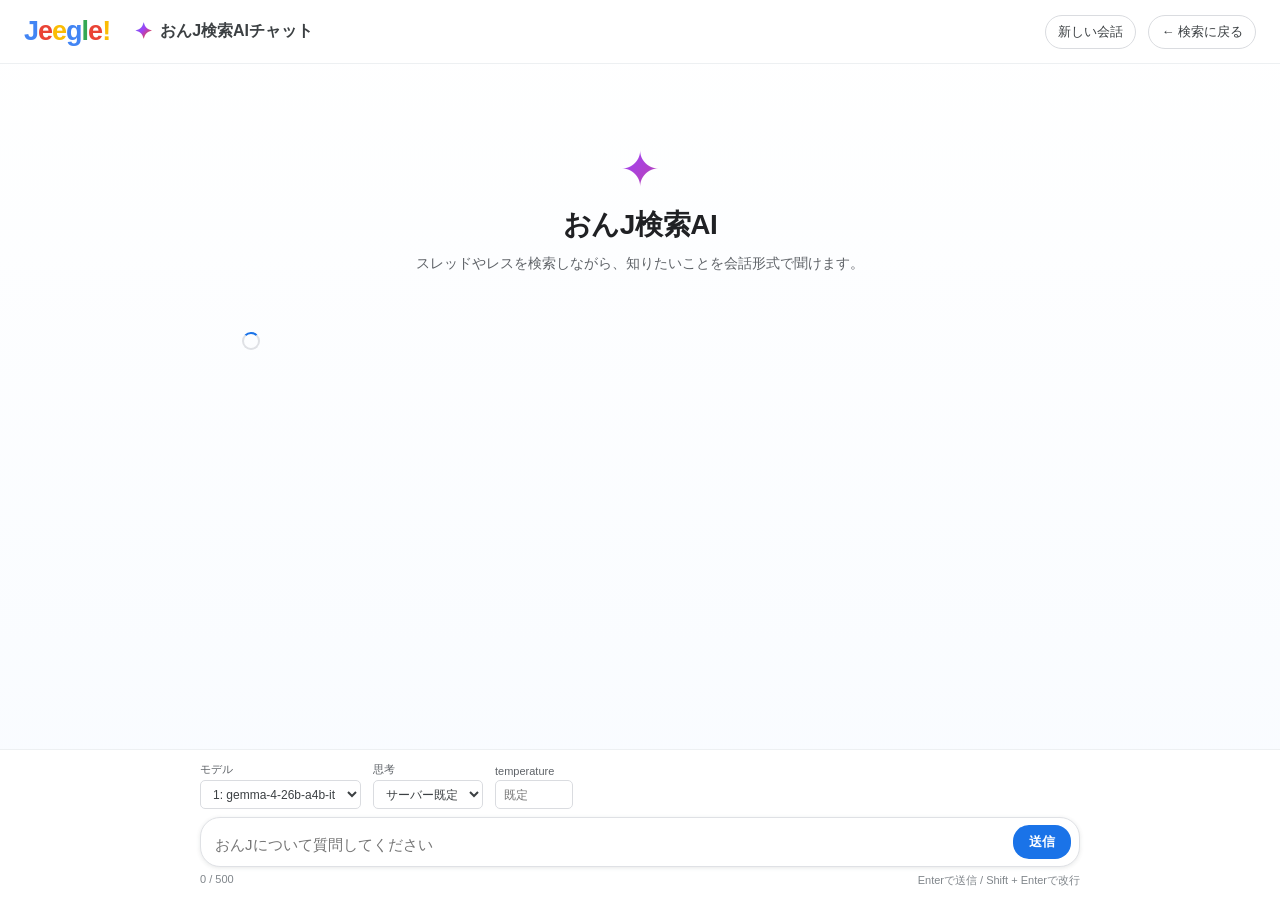
==== ai.html @ bb57f3a2 "feat(ai): add streaming search chat page Add a dedicated AI search chat page with parameter controls" ====
<!DOCTYPE html>
<html lang="ja">
<head>
  <meta charset="UTF-8">
  <meta name="viewport" content="width=device-width, initial-scale=1.0">
  <title>おんJ検索AIチャット - Jeegle!</title>
  <link rel="stylesheet" href="css/ai.css">
</head>
<body>
  <main class="ai-page">
    <header class="ai-header">
      <a class="ai-logo" href="index.html" aria-label="Jeegle! 検索へ戻る"><span>J</span><span>e</span><span>e</span><span>g</span><span>l</span><span>e</span><span>!</span></a>
      <div class="ai-header-title">
        <span class="ai-sparkle" aria-hidden="true">✦</span>
        <span>おんJ検索AIチャット</span>
      </div>
      <div class="ai-header-actions">
        <button type="button" class="new-chat-button" id="newChatButton">新しい会話</button>
        <a href="index.html" class="back-link">← 検索に戻る</a>
      </div>
    </header>

    <section class="ai-chat-shell" aria-label="AIチャット">
      <div class="ai-intro" id="aiIntro">
        <div class="ai-intro-icon" aria-hidden="true">✦</div>
        <h1>おんJ検索AI</h1>
        <p>スレッドやレスを検索しながら、知りたいことを会話形式で聞けます。</p>
      </div>
      <div class="chat-log" id="chatLog" aria-live="polite"></div>
      <div class="chat-status" id="chatStatus" role="status" aria-live="polite" hidden></div>
    </section>

    <section class="ai-composer" aria-label="メッセージ入力">
      <div class="ai-settings">
        <label>モデル
          <select id="modelSelect">
            <option value="1">1: gemma-4-26b-a4b-it</option>
            <option value="2">2: gemma-4-31b-it</option>
          </select>
        </label>
        <label>思考
          <select id="thinkingSelect">
            <option value="">サーバー既定</option>
            <option value="high">high</option>
            <option value="minimal">minimal</option>
          </select>
        </label>
        <label>temperature
          <input id="temperatureInput" type="number" inputmode="decimal" min="0" max="2" step="0.1" placeholder="既定">
        </label>
      </div>
      <form id="chatForm" class="chat-form">
        <textarea id="chatInput" maxlength="500" rows="1" placeholder="おんJについて質問してください" aria-label="質問"></textarea>
        <button type="submit" class="send-button" id="sendButton">送信</button>
      </form>
      <div class="composer-footer"><span id="charCount">0 / 500</span><span>Enterで送信 / Shift + Enterで改行</span></div>
    </section>
  </main>

  <script src="js/config.js"></script>
  <script src="js/ai.js"></script>
</body>
</html>
---- css/ai.css ----
* { box-sizing:border-box; }
:root { color:#202124; background:#fff; font-family:'Hiragino Kaku Gothic ProN','ヒラギノ角ゴ ProN',Meiryo,Arial,sans-serif; }
body { margin:0; background:linear-gradient(180deg,#fff 0,#f8fbff 100%); min-height:100vh; }
button, input, select, textarea { font:inherit; }
.ai-page { min-height:100vh; display:flex; flex-direction:column; }
.ai-header { display:flex; align-items:center; gap:24px; min-height:64px; padding:10px 24px; border-bottom:1px solid #edf0f2; background:rgba(255,255,255,.92); }
.ai-logo { flex-shrink:0; color:#202124; font:700 27px/1 Arial,sans-serif; letter-spacing:-1px; text-decoration:none; }
.ai-logo span:nth-child(1),.ai-logo span:nth-child(4){color:#4285f4}.ai-logo span:nth-child(2),.ai-logo span:nth-child(6){color:#ea4335}.ai-logo span:nth-child(3),.ai-logo span:nth-child(7){color:#fbbc04}.ai-logo span:nth-child(5){color:#34a853}
.ai-header-title { display:flex; align-items:center; gap:8px; color:#3c4043; font-size:16px; font-weight:700; }
.ai-sparkle,.ai-intro-icon { background:linear-gradient(135deg,#4285f4,#a142f4 45%,#ea4335 75%,#fbbc04); -webkit-background-clip:text; background-clip:text; color:transparent; }
.ai-sparkle { font-size:22px; }
.ai-header-actions { display:flex; align-items:center; gap:12px; margin-left:auto; }
.new-chat-button,.back-link { border:1px solid #dadce0; border-radius:18px; background:#fff; color:#3c4043; cursor:pointer; padding:7px 12px; font-size:13px; text-decoration:none; }
.new-chat-button:hover,.back-link:hover { background:#f8f9fa; border-color:#bdc1c6; }
.ai-chat-shell { width:min(880px,calc(100% - 32px)); flex:1; margin:0 auto; padding:42px 0 150px; }
.ai-intro { margin:40px auto; max-width:560px; text-align:center; }
.ai-intro[hidden] { display:none; }
.ai-intro-icon { font-size:48px; line-height:1; }
.ai-intro h1 { margin:12px 0 8px; font-size:28px; letter-spacing:-.4px; }
.ai-intro p { margin:0; color:#5f6368; font-size:14px; line-height:1.7; }
.chat-log { display:flex; flex-direction:column; gap:18px; }
.chat-message { display:flex; gap:12px; align-items:flex-start; }
.chat-message.user { justify-content:flex-end; }
.message-avatar { display:grid; flex:0 0 30px; width:30px; height:30px; place-items:center; border-radius:50%; background:#e8f0fe; color:#1967d2; font-size:16px; font-weight:700; }
.chat-message.user .message-avatar { order:2; background:#e6f4ea; color:#137333; }
.message-content { max-width:min(680px,calc(100% - 50px)); padding:11px 14px; border-radius:12px; background:#fff; border:1px solid #edf0f2; box-shadow:0 1px 2px rgba(60,64,67,.06); color:#202124; font-size:14px; line-height:1.75; white-space:pre-wrap; word-break:break-word; }
.chat-message.user .message-content { background:#e8f0fe; border-color:#d2e3fc; }
.chat-status { display:flex; align-items:center; gap:9px; margin:16px 0 0 42px; color:#5f6368; font-size:13px; }
.chat-status::before { content:""; width:14px; height:14px; border:2px solid #dfe1e5; border-top-color:#1a73e8; border-radius:50%; animation:ai-spin .8s linear infinite; }
.chat-status.error { color:#b3261e; }
.chat-status.error::before { content:"!"; display:grid; place-items:center; width:15px; height:15px; border:0; background:#fce8e6; color:#b3261e; font-weight:700; animation:none; }
@keyframes ai-spin { to { transform:rotate(360deg); } }
.ai-composer { position:fixed; z-index:5; right:0; bottom:0; left:0; padding:12px max(16px,calc((100% - 880px)/2)); border-top:1px solid #edf0f2; background:rgba(255,255,255,.96); backdrop-filter:blur(10px); }
.ai-settings { display:flex; align-items:end; gap:12px; margin:0 auto 8px; max-width:880px; }
.ai-settings label { display:flex; flex-direction:column; gap:3px; color:#5f6368; font-size:11px; }
.ai-settings select,.ai-settings input { height:29px; min-width:110px; border:1px solid #dadce0; border-radius:5px; background:#fff; color:#3c4043; font-size:12px; padding:0 8px; }
.ai-settings input { min-width:78px; width:78px; }
.chat-form { display:flex; align-items:flex-end; gap:10px; margin:0 auto; max-width:880px; padding:7px 8px 7px 14px; border:1px solid #dfe1e5; border-radius:20px; background:#fff; box-shadow:0 1px 4px rgba(60,64,67,.12); }
.chat-form:focus-within { border-color:#a8c7fa; box-shadow:0 1px 5px rgba(26,115,232,.2); }
#chatInput { flex:1; min-height:26px; max-height:110px; resize:none; border:0; outline:0; background:transparent; color:#202124; font-size:15px; line-height:1.55; padding:3px 0; }
.send-button { flex:0 0 auto; border:0; border-radius:16px; background:#1a73e8; color:#fff; cursor:pointer; padding:8px 16px; font-weight:700; font-size:13px; }
.send-button:hover:not(:disabled) { background:#1967d2; }.send-button:disabled { background:#d2e3fc; color:#6f8fbe; cursor:not-allowed; }
.composer-footer { display:flex; justify-content:space-between; max-width:880px; margin:6px auto 0; color:#80868b; font-size:11px; }
@media(max-width:640px) { .ai-header { min-height:56px; padding:8px 12px; gap:12px; }.ai-logo { font-size:23px; }.ai-header-title { display:none; }.ai-header-actions { gap:7px; }.new-chat-button,.back-link { padding:6px 8px; font-size:11px; }.ai-chat-shell { width:calc(100% - 24px); padding:22px 0 185px; }.ai-intro { margin:24px auto; }.ai-intro h1 { font-size:23px; }.ai-settings { gap:6px; overflow-x:auto; }.ai-settings select { min-width:104px; }.message-content { max-width:calc(100% - 42px); }.ai-composer { padding:10px 12px; }.composer-footer { font-size:10px; } }
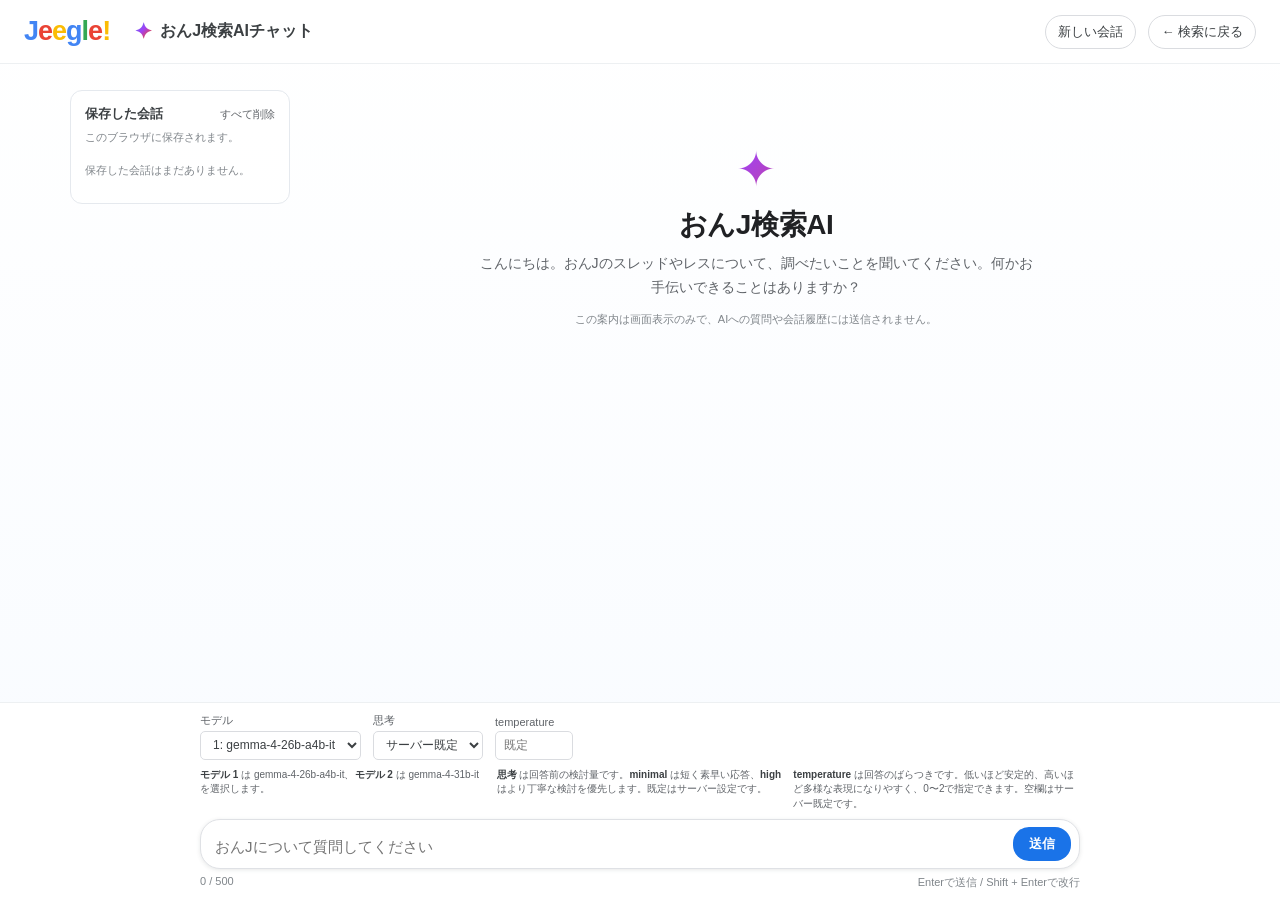
==== commit b828dbc1: "feat(ai): improve chat guidance and saved conversations Fix hidden status visibility, add non-prompt" ====
--- a/ai.html
+++ b/ai.html
@@ -10,50 +10,50 @@
   <main class="ai-page">
     <header class="ai-header">
       <a class="ai-logo" href="index.html" aria-label="Jeegle! 検索へ戻る"><span>J</span><span>e</span><span>e</span><span>g</span><span>l</span><span>e</span><span>!</span></a>
-      <div class="ai-header-title">
-        <span class="ai-sparkle" aria-hidden="true">✦</span>
-        <span>おんJ検索AIチャット</span>
-      </div>
+      <div class="ai-header-title"><span class="ai-sparkle" aria-hidden="true">✦</span><span>おんJ検索AIチャット</span></div>
       <div class="ai-header-actions">
         <button type="button" class="new-chat-button" id="newChatButton">新しい会話</button>
         <a href="index.html" class="back-link">← 検索に戻る</a>
       </div>
     </header>
 
-    <section class="ai-chat-shell" aria-label="AIチャット">
-      <div class="ai-intro" id="aiIntro">
-        <div class="ai-intro-icon" aria-hidden="true">✦</div>
-        <h1>おんJ検索AI</h1>
-        <p>スレッドやレスを検索しながら、知りたいことを会話形式で聞けます。</p>
-      </div>
-      <div class="chat-log" id="chatLog" aria-live="polite"></div>
-      <div class="chat-status" id="chatStatus" role="status" aria-live="polite" hidden></div>
-    </section>
+    <div class="ai-layout">
+      <aside class="conversation-panel" aria-label="保存した会話">
+        <div class="conversation-panel-head"><h2>保存した会話</h2><button type="button" id="clearConversationsButton">すべて削除</button></div>
+        <p class="conversation-note">このブラウザに保存されます。</p>
+        <div class="conversation-list" id="conversationList"></div>
+      </aside>
+
+      <section class="ai-chat-shell" aria-label="AIチャット">
+        <div class="ai-intro" id="aiIntro">
+          <div class="ai-intro-icon" aria-hidden="true">✦</div>
+          <h1>おんJ検索AI</h1>
+          <p>こんにちは。おんJのスレッドやレスについて、調べたいことを聞いてください。何かお手伝いできることはありますか？</p>
+          <small>この案内は画面表示のみで、AIへの質問や会話履歴には送信されません。</small>
+        </div>
+        <div class="chat-log" id="chatLog" aria-live="polite"></div>
+        <div class="chat-status" id="chatStatus" role="status" aria-live="polite" hidden></div>
+      </section>
+    </div>
 
     <section class="ai-composer" aria-label="メッセージ入力">
-      <div class="ai-settings">
-        <label>モデル
-          <select id="modelSelect">
-            <option value="1">1: gemma-4-26b-a4b-it</option>
-            <option value="2">2: gemma-4-31b-it</option>
-          </select>
-        </label>
-        <label>思考
-          <select id="thinkingSelect">
-            <option value="">サーバー既定</option>
-            <option value="high">high</option>
-            <option value="minimal">minimal</option>
-          </select>
-        </label>
-        <label>temperature
-          <input id="temperatureInput" type="number" inputmode="decimal" min="0" max="2" step="0.1" placeholder="既定">
-        </label>
+      <div class="composer-inner">
+        <div class="ai-settings" aria-label="AI設定">
+          <label>モデル<select id="modelSelect"><option value="1">1: gemma-4-26b-a4b-it</option><option value="2">2: gemma-4-31b-it</option></select></label>
+          <label>思考<select id="thinkingSelect"><option value="">サーバー既定</option><option value="high">high</option><option value="minimal">minimal</option></select></label>
+          <label>temperature<input id="temperatureInput" type="number" inputmode="decimal" min="0" max="2" step="0.1" placeholder="既定"></label>
+        </div>
+        <div class="setting-help" aria-label="設定の説明">
+          <p><strong>モデル 1</strong> は gemma-4-26b-a4b-it、<strong>モデル 2</strong> は gemma-4-31b-it を選択します。</p>
+          <p><strong>思考</strong> は回答前の検討量です。<strong>minimal</strong> は短く素早い応答、<strong>high</strong> はより丁寧な検討を優先します。既定はサーバー設定です。</p>
+          <p><strong>temperature</strong> は回答のばらつきです。低いほど安定的、高いほど多様な表現になりやすく、0〜2で指定できます。空欄はサーバー既定です。</p>
+        </div>
+        <form id="chatForm" class="chat-form">
+          <textarea id="chatInput" maxlength="500" rows="1" placeholder="おんJについて質問してください" aria-label="質問"></textarea>
+          <button type="submit" class="send-button" id="sendButton">送信</button>
+        </form>
+        <div class="composer-footer"><span id="charCount">0 / 500</span><span>Enterで送信 / Shift + Enterで改行</span></div>
       </div>
-      <form id="chatForm" class="chat-form">
-        <textarea id="chatInput" maxlength="500" rows="1" placeholder="おんJについて質問してください" aria-label="質問"></textarea>
-        <button type="submit" class="send-button" id="sendButton">送信</button>
-      </form>
-      <div class="composer-footer"><span id="charCount">0 / 500</span><span>Enterで送信 / Shift + Enterで改行</span></div>
     </section>
   </main>
 
--- a/css/ai.css
+++ b/css/ai.css
@@ -1,7 +1,7 @@
 * { box-sizing:border-box; }
 :root { color:#202124; background:#fff; font-family:'Hiragino Kaku Gothic ProN','ヒラギノ角ゴ ProN',Meiryo,Arial,sans-serif; }
 body { margin:0; background:linear-gradient(180deg,#fff 0,#f8fbff 100%); min-height:100vh; }
-button, input, select, textarea { font:inherit; }
+button,input,select,textarea { font:inherit; }
 .ai-page { min-height:100vh; display:flex; flex-direction:column; }
 .ai-header { display:flex; align-items:center; gap:24px; min-height:64px; padding:10px 24px; border-bottom:1px solid #edf0f2; background:rgba(255,255,255,.92); }
 .ai-logo { flex-shrink:0; color:#202124; font:700 27px/1 Arial,sans-serif; letter-spacing:-1px; text-decoration:none; }
@@ -12,33 +12,14 @@
 .ai-header-actions { display:flex; align-items:center; gap:12px; margin-left:auto; }
 .new-chat-button,.back-link { border:1px solid #dadce0; border-radius:18px; background:#fff; color:#3c4043; cursor:pointer; padding:7px 12px; font-size:13px; text-decoration:none; }
 .new-chat-button:hover,.back-link:hover { background:#f8f9fa; border-color:#bdc1c6; }
-.ai-chat-shell { width:min(880px,calc(100% - 32px)); flex:1; margin:0 auto; padding:42px 0 150px; }
-.ai-intro { margin:40px auto; max-width:560px; text-align:center; }
-.ai-intro[hidden] { display:none; }
-.ai-intro-icon { font-size:48px; line-height:1; }
-.ai-intro h1 { margin:12px 0 8px; font-size:28px; letter-spacing:-.4px; }
-.ai-intro p { margin:0; color:#5f6368; font-size:14px; line-height:1.7; }
-.chat-log { display:flex; flex-direction:column; gap:18px; }
-.chat-message { display:flex; gap:12px; align-items:flex-start; }
-.chat-message.user { justify-content:flex-end; }
-.message-avatar { display:grid; flex:0 0 30px; width:30px; height:30px; place-items:center; border-radius:50%; background:#e8f0fe; color:#1967d2; font-size:16px; font-weight:700; }
-.chat-message.user .message-avatar { order:2; background:#e6f4ea; color:#137333; }
-.message-content { max-width:min(680px,calc(100% - 50px)); padding:11px 14px; border-radius:12px; background:#fff; border:1px solid #edf0f2; box-shadow:0 1px 2px rgba(60,64,67,.06); color:#202124; font-size:14px; line-height:1.75; white-space:pre-wrap; word-break:break-word; }
-.chat-message.user .message-content { background:#e8f0fe; border-color:#d2e3fc; }
-.chat-status { display:flex; align-items:center; gap:9px; margin:16px 0 0 42px; color:#5f6368; font-size:13px; }
-.chat-status::before { content:""; width:14px; height:14px; border:2px solid #dfe1e5; border-top-color:#1a73e8; border-radius:50%; animation:ai-spin .8s linear infinite; }
-.chat-status.error { color:#b3261e; }
-.chat-status.error::before { content:"!"; display:grid; place-items:center; width:15px; height:15px; border:0; background:#fce8e6; color:#b3261e; font-weight:700; animation:none; }
-@keyframes ai-spin { to { transform:rotate(360deg); } }
-.ai-composer { position:fixed; z-index:5; right:0; bottom:0; left:0; padding:12px max(16px,calc((100% - 880px)/2)); border-top:1px solid #edf0f2; background:rgba(255,255,255,.96); backdrop-filter:blur(10px); }
-.ai-settings { display:flex; align-items:end; gap:12px; margin:0 auto 8px; max-width:880px; }
-.ai-settings label { display:flex; flex-direction:column; gap:3px; color:#5f6368; font-size:11px; }
-.ai-settings select,.ai-settings input { height:29px; min-width:110px; border:1px solid #dadce0; border-radius:5px; background:#fff; color:#3c4043; font-size:12px; padding:0 8px; }
-.ai-settings input { min-width:78px; width:78px; }
-.chat-form { display:flex; align-items:flex-end; gap:10px; margin:0 auto; max-width:880px; padding:7px 8px 7px 14px; border:1px solid #dfe1e5; border-radius:20px; background:#fff; box-shadow:0 1px 4px rgba(60,64,67,.12); }
-.chat-form:focus-within { border-color:#a8c7fa; box-shadow:0 1px 5px rgba(26,115,232,.2); }
-#chatInput { flex:1; min-height:26px; max-height:110px; resize:none; border:0; outline:0; background:transparent; color:#202124; font-size:15px; line-height:1.55; padding:3px 0; }
-.send-button { flex:0 0 auto; border:0; border-radius:16px; background:#1a73e8; color:#fff; cursor:pointer; padding:8px 16px; font-weight:700; font-size:13px; }
-.send-button:hover:not(:disabled) { background:#1967d2; }.send-button:disabled { background:#d2e3fc; color:#6f8fbe; cursor:not-allowed; }
-.composer-footer { display:flex; justify-content:space-between; max-width:880px; margin:6px auto 0; color:#80868b; font-size:11px; }
-@media(max-width:640px) { .ai-header { min-height:56px; padding:8px 12px; gap:12px; }.ai-logo { font-size:23px; }.ai-header-title { display:none; }.ai-header-actions { gap:7px; }.new-chat-button,.back-link { padding:6px 8px; font-size:11px; }.ai-chat-shell { width:calc(100% - 24px); padding:22px 0 185px; }.ai-intro { margin:24px auto; }.ai-intro h1 { font-size:23px; }.ai-settings { gap:6px; overflow-x:auto; }.ai-settings select { min-width:104px; }.message-content { max-width:calc(100% - 42px); }.ai-composer { padding:10px 12px; }.composer-footer { font-size:10px; } }
+.ai-layout { display:grid; grid-template-columns:220px minmax(0,880px); gap:26px; width:min(1140px,calc(100% - 32px)); flex:1; margin:0 auto; }
+.conversation-panel { align-self:start; position:sticky; top:16px; margin-top:26px; padding:14px; border:1px solid #e5e9ee; border-radius:12px; background:rgba(255,255,255,.82); }
+.conversation-panel-head { display:flex; align-items:center; justify-content:space-between; gap:8px; }.conversation-panel h2 { margin:0; color:#3c4043; font-size:13px; }.conversation-panel-head button { border:0; padding:0; background:none; color:#5f6368; cursor:pointer; font-size:11px; }.conversation-panel-head button:hover { color:#b3261e; text-decoration:underline; }
+.conversation-note,.conversation-empty { margin:7px 0 10px; color:#80868b; font-size:11px; line-height:1.45; }.conversation-list { display:flex; flex-direction:column; gap:5px; max-height:calc(100vh - 170px); overflow:auto; }.conversation-item { width:100%; border:1px solid transparent; border-radius:8px; background:transparent; color:#3c4043; cursor:pointer; padding:8px; text-align:left; }.conversation-item:hover { background:#f1f6ff; }.conversation-item.active { border-color:#c5d8f8; background:#e8f0fe; }.conversation-item strong,.conversation-item small { display:block; overflow:hidden; text-overflow:ellipsis; white-space:nowrap; }.conversation-item strong { font-size:12px; font-weight:600; }.conversation-item small { margin-top:3px; color:#80868b; font-size:10px; }
+.ai-chat-shell { min-width:0; padding:42px 0 210px; }.ai-intro { margin:40px auto; max-width:560px; text-align:center; }.ai-intro[hidden] { display:none; }.ai-intro-icon { font-size:48px; line-height:1; }.ai-intro h1 { margin:12px 0 8px; font-size:28px; letter-spacing:-.4px; }.ai-intro p { margin:0; color:#5f6368; font-size:14px; line-height:1.7; }.ai-intro small { display:block; margin-top:12px; color:#80868b; font-size:11px; }
+.chat-log { display:flex; flex-direction:column; gap:18px; }.chat-message { display:flex; gap:12px; align-items:flex-start; }.chat-message.user { justify-content:flex-end; }.message-avatar { display:grid; flex:0 0 30px; width:30px; height:30px; place-items:center; border-radius:50%; background:#e8f0fe; color:#1967d2; font-size:16px; font-weight:700; }.message-content { max-width:min(680px,calc(100% - 42px)); padding:11px 14px; border:1px solid #edf0f2; border-radius:12px; background:#fff; box-shadow:0 1px 2px rgba(60,64,67,.06); color:#202124; font-size:14px; line-height:1.75; white-space:pre-wrap; word-break:break-word; }.chat-message.user .message-content { background:#e8f0fe; border-color:#d2e3fc; }
+.chat-status { display:flex; align-items:center; gap:9px; margin:16px 0 0 42px; color:#5f6368; font-size:13px; }.chat-status[hidden] { display:none; }.chat-status::before { content:""; width:14px; height:14px; border:2px solid #dfe1e5; border-top-color:#1a73e8; border-radius:50%; animation:ai-spin .8s linear infinite; }.chat-status.error { color:#b3261e; }.chat-status.error::before { content:"!"; display:grid; place-items:center; width:15px; height:15px; border:0; background:#fce8e6; color:#b3261e; font-weight:700; animation:none; }@keyframes ai-spin { to { transform:rotate(360deg); } }
+.ai-composer { position:fixed; z-index:5; right:0; bottom:0; left:0; padding:10px max(16px,calc((100% - 880px)/2)); border-top:1px solid #edf0f2; background:rgba(255,255,255,.97); backdrop-filter:blur(10px); }.composer-inner { max-width:880px; margin:0 auto; }.ai-settings { display:flex; align-items:end; gap:12px; }.ai-settings label { display:flex; flex-direction:column; gap:3px; color:#5f6368; font-size:11px; }.ai-settings select,.ai-settings input { height:29px; min-width:110px; border:1px solid #dadce0; border-radius:5px; background:#fff; color:#3c4043; font-size:12px; padding:0 8px; }.ai-settings input { min-width:78px; width:78px; }.setting-help { display:grid; grid-template-columns:repeat(3,1fr); gap:10px; margin:8px 0; color:#5f6368; font-size:10px; line-height:1.45; }.setting-help p { margin:0; }.setting-help strong { color:#3c4043; }
+.chat-form { display:flex; align-items:flex-end; gap:10px; padding:7px 8px 7px 14px; border:1px solid #dfe1e5; border-radius:20px; background:#fff; box-shadow:0 1px 4px rgba(60,64,67,.12); }.chat-form:focus-within { border-color:#a8c7fa; box-shadow:0 1px 5px rgba(26,115,232,.2); }#chatInput { flex:1; min-height:26px; max-height:110px; resize:none; border:0; outline:0; background:transparent; color:#202124; font-size:15px; line-height:1.55; padding:3px 0; }.send-button { flex:0 0 auto; border:0; border-radius:16px; background:#1a73e8; color:#fff; cursor:pointer; padding:8px 16px; font-weight:700; font-size:13px; }.send-button:hover:not(:disabled) { background:#1967d2; }.send-button:disabled { background:#d2e3fc; color:#6f8fbe; cursor:not-allowed; }.composer-footer { display:flex; justify-content:space-between; margin:6px 0 0; color:#80868b; font-size:11px; }
+@media(max-width:900px) { .ai-layout { display:block; width:min(880px,calc(100% - 32px)); }.conversation-panel { position:static; margin:16px 0 0; }.conversation-list { flex-direction:row; max-height:none; overflow-x:auto; }.conversation-item { flex:0 0 170px; }.ai-chat-shell { padding-top:24px; } }
+@media(max-width:640px) { .ai-header { min-height:56px; padding:8px 12px; gap:12px; }.ai-logo { font-size:23px; }.ai-header-title { display:none; }.ai-header-actions { gap:7px; }.new-chat-button,.back-link { padding:6px 8px; font-size:11px; }.ai-layout { width:calc(100% - 24px); }.conversation-panel { margin-top:12px; }.ai-chat-shell { padding:18px 0 280px; }.ai-intro { margin:24px auto; }.ai-intro h1 { font-size:23px; }.ai-settings { gap:6px; overflow-x:auto; }.ai-settings select { min-width:104px; }.setting-help { display:block; font-size:9px; }.setting-help p + p { margin-top:4px; }.ai-composer { padding:8px 12px; }.composer-footer { font-size:10px; }.message-content { max-width:85%; } }
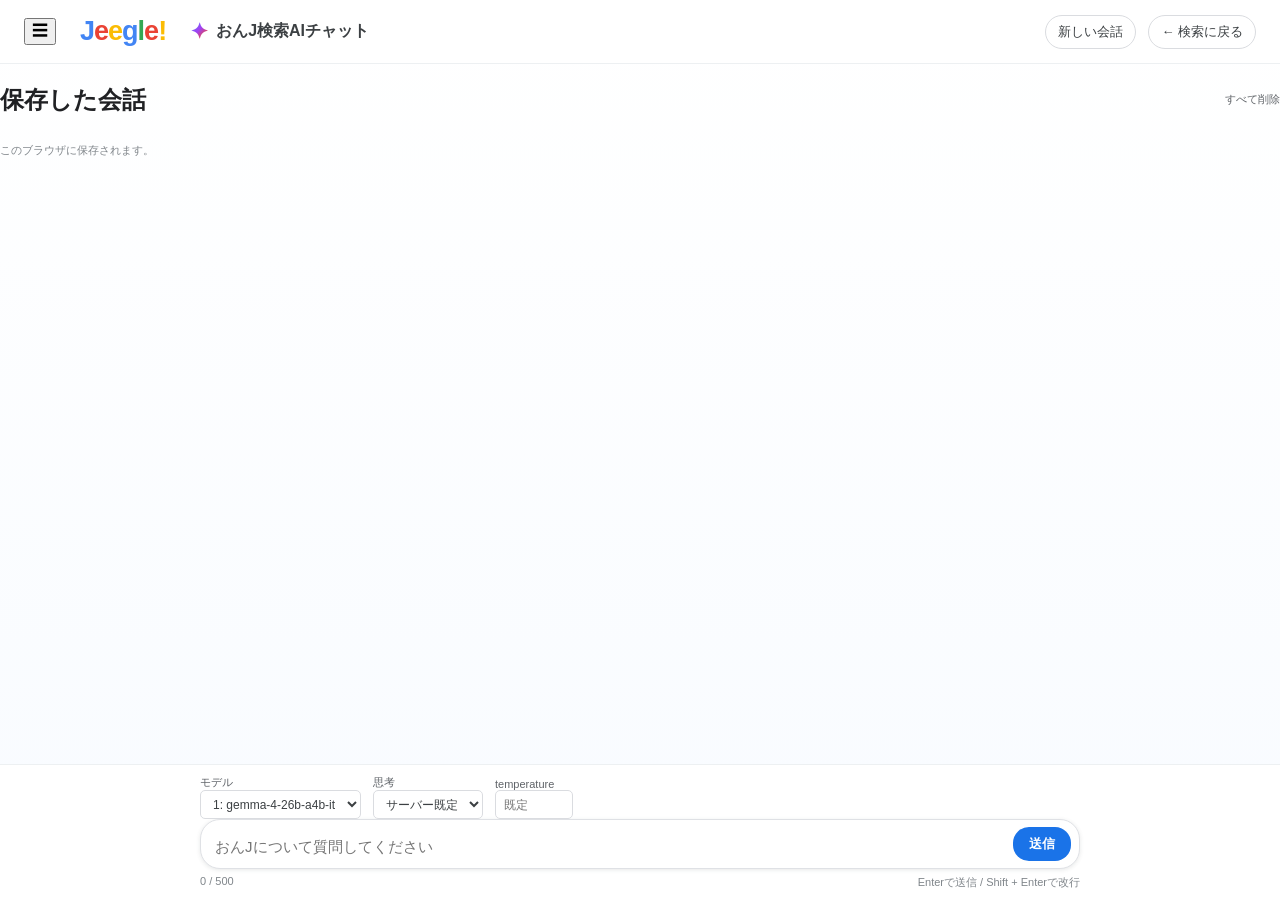
==== commit ba38aa1f: "Update ai.html" ====
--- a/ai.html
+++ b/ai.html
@@ -9,6 +9,7 @@
 <body>
   <main class="ai-page">
     <header class="ai-header">
+      <button type="button" class="sidebar-toggle" id="sidebarToggle" aria-label="保存した会話を開閉" aria-expanded="true">☰</button>
       <a class="ai-logo" href="index.html" aria-label="Jeegle! 検索へ戻る"><span>J</span><span>e</span><span>e</span><span>g</span><span>l</span><span>e</span><span>!</span></a>
       <div class="ai-header-title"><span class="ai-sparkle" aria-hidden="true">✦</span><span>おんJ検索AIチャット</span></div>
       <div class="ai-header-actions">
@@ -17,36 +18,40 @@
       </div>
     </header>
 
-    <div class="ai-layout">
-      <aside class="conversation-panel" aria-label="保存した会話">
+    <div class="ai-shell">
+      <div class="sidebar-backdrop" id="sidebarBackdrop"></div>
+      <aside class="conversation-sidebar" id="conversationSidebar" aria-label="保存した会話">
         <div class="conversation-panel-head"><h2>保存した会話</h2><button type="button" id="clearConversationsButton">すべて削除</button></div>
         <p class="conversation-note">このブラウザに保存されます。</p>
         <div class="conversation-list" id="conversationList"></div>
       </aside>
 
-      <section class="ai-chat-shell" aria-label="AIチャット">
-        <div class="ai-intro" id="aiIntro">
-          <div class="ai-intro-icon" aria-hidden="true">✦</div>
-          <h1>おんJ検索AI</h1>
-          <p>こんにちは。おんJのスレッドやレスについて、調べたいことを聞いてください。何かお手伝いできることはありますか？</p>
-          <small>この案内は画面表示のみで、AIへの質問や会話履歴には送信されません。</small>
-        </div>
-        <div class="chat-log" id="chatLog" aria-live="polite"></div>
-        <div class="chat-status" id="chatStatus" role="status" aria-live="polite" hidden></div>
-      </section>
+      <div class="ai-layout">
+        <section class="ai-chat-shell" aria-label="AIチャット">
+          <div class="chat-log" id="chatLog" aria-live="polite"></div>
+          <div class="chat-status" id="chatStatus" role="status" aria-live="polite" hidden></div>
+        </section>
+      </div>
     </div>
 
     <section class="ai-composer" aria-label="メッセージ入力">
       <div class="composer-inner">
         <div class="ai-settings" aria-label="AI設定">
-          <label>モデル<select id="modelSelect"><option value="1">1: gemma-4-26b-a4b-it</option><option value="2">2: gemma-4-31b-it</option></select></label>
-          <label>思考<select id="thinkingSelect"><option value="">サーバー既定</option><option value="high">high</option><option value="minimal">minimal</option></select></label>
-          <label>temperature<input id="temperatureInput" type="number" inputmode="decimal" min="0" max="2" step="0.1" placeholder="既定"></label>
-        </div>
-        <div class="setting-help" aria-label="設定の説明">
-          <p><strong>モデル 1</strong> は gemma-4-26b-a4b-it、<strong>モデル 2</strong> は gemma-4-31b-it を選択します。</p>
-          <p><strong>思考</strong> は回答前の検討量です。<strong>minimal</strong> は短く素早い応答、<strong>high</strong> はより丁寧な検討を優先します。既定はサーバー設定です。</p>
-          <p><strong>temperature</strong> は回答のばらつきです。低いほど安定的、高いほど多様な表現になりやすく、0〜2で指定できます。空欄はサーバー既定です。</p>
+          <div class="setting-field">
+            <label for="modelSelect">モデル</label>
+            <select id="modelSelect"><option value="1">1: gemma-4-26b-a4b-it</option><option value="2">2: gemma-4-31b-it</option></select>
+            <small class="field-hint" id="modelHint"></small>
+          </div>
+          <div class="setting-field">
+            <label for="thinkingSelect">思考</label>
+            <select id="thinkingSelect"><option value="">サーバー既定</option><option value="high">high</option><option value="minimal">minimal</option></select>
+            <small class="field-hint" id="thinkingHint"></small>
+          </div>
+          <div class="setting-field">
+            <label for="temperatureInput">temperature</label>
+            <input id="temperatureInput" type="number" inputmode="decimal" min="0" max="2" step="0.1" placeholder="既定">
+            <small class="field-hint" id="temperatureHint"></small>
+          </div>
         </div>
         <form id="chatForm" class="chat-form">
           <textarea id="chatInput" maxlength="500" rows="1" placeholder="おんJについて質問してください" aria-label="質問"></textarea>
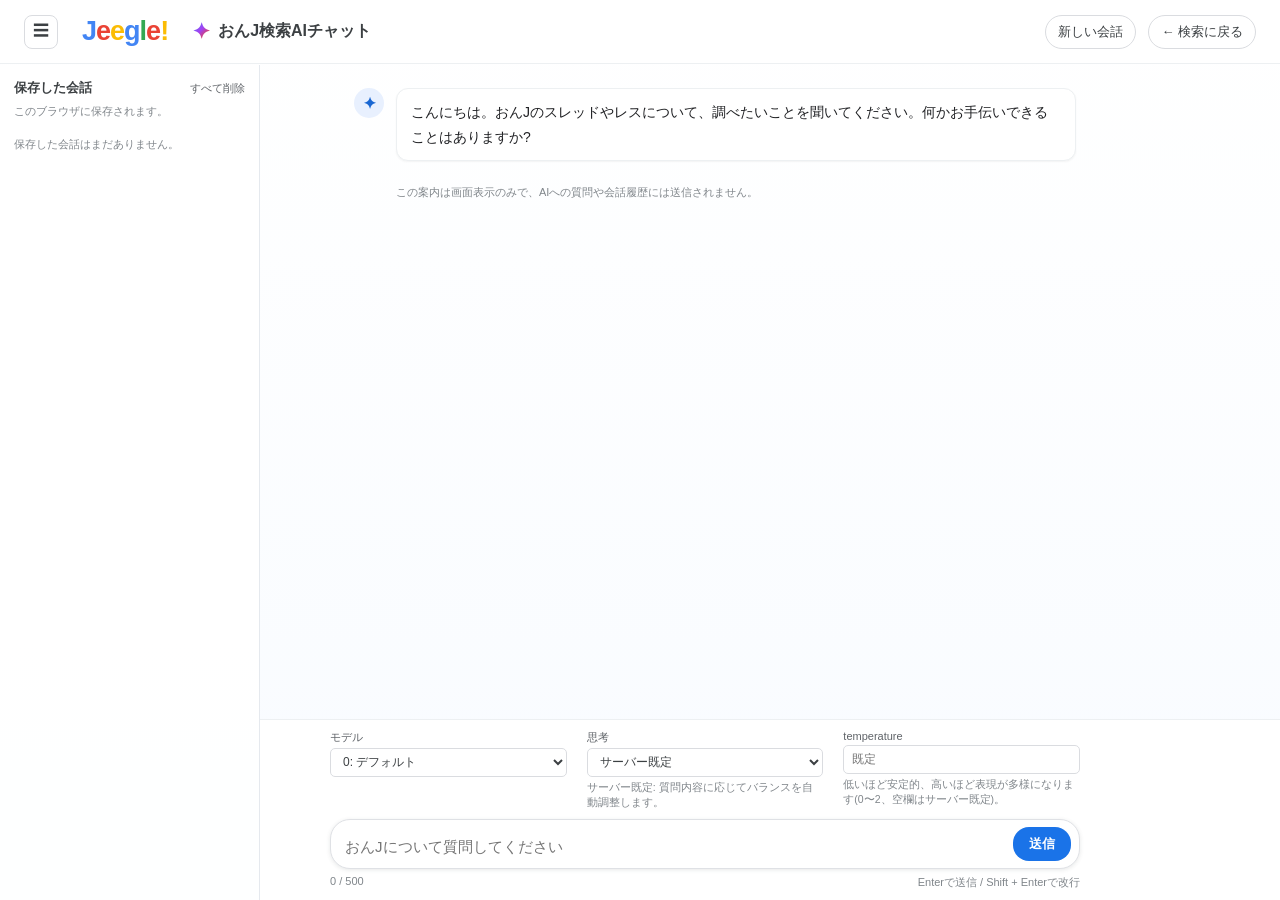
==== commit f5eff3d9: "Update ai.html" ====
--- a/ai.html
+++ b/ai.html
@@ -39,7 +39,13 @@
         <div class="ai-settings" aria-label="AI設定">
           <div class="setting-field">
             <label for="modelSelect">モデル</label>
-            <select id="modelSelect"><option value="1">1: gemma-4-26b-a4b-it</option><option value="2">2: gemma-4-31b-it</option></select>
+            <select id="modelSelect">
+              <option value="0">0: デフォルト</option>
+              <option value="1">1: gemma-4-26b-a4b-it</option>
+              <option value="2">2: gemma-4-31b-it</option>
+              <option value="3">3: gemini-3.5-flash-lite</option>
+              <option value="4">4: gemini-3.1-flash-lite</option>
+            </select>
             <small class="field-hint" id="modelHint"></small>
           </div>
           <div class="setting-field">
--- a/css/ai.css
+++ b/css/ai.css
@@ -1,25 +1,51 @@
 * { box-sizing:border-box; }
-:root { color:#202124; background:#fff; font-family:'Hiragino Kaku Gothic ProN','ヒラギノ角ゴ ProN',Meiryo,Arial,sans-serif; }
+:root { color:#202124; background:#fff; font-family:'Hiragino Kaku Gothic ProN','ヒラギノ角ゴ ProN',Meiryo,Arial,sans-serif; --sidebar-w:260px; }
 body { margin:0; background:linear-gradient(180deg,#fff 0,#f8fbff 100%); min-height:100vh; }
 button,input,select,textarea { font:inherit; }
 .ai-page { min-height:100vh; display:flex; flex-direction:column; }
-.ai-header { display:flex; align-items:center; gap:24px; min-height:64px; padding:10px 24px; border-bottom:1px solid #edf0f2; background:rgba(255,255,255,.92); }
+.ai-header { display:flex; align-items:center; gap:24px; min-height:64px; padding:10px 24px; border-bottom:1px solid #edf0f2; background:rgba(255,255,255,.92); position:sticky; top:0; z-index:20; }
+.sidebar-toggle { flex-shrink:0; display:grid; place-items:center; width:34px; height:34px; border:1px solid #dadce0; border-radius:8px; background:#fff; color:#3c4043; cursor:pointer; font-size:16px; }
+.sidebar-toggle:hover { background:#f8f9fa; border-color:#bdc1c6; }
 .ai-logo { flex-shrink:0; color:#202124; font:700 27px/1 Arial,sans-serif; letter-spacing:-1px; text-decoration:none; }
 .ai-logo span:nth-child(1),.ai-logo span:nth-child(4){color:#4285f4}.ai-logo span:nth-child(2),.ai-logo span:nth-child(6){color:#ea4335}.ai-logo span:nth-child(3),.ai-logo span:nth-child(7){color:#fbbc04}.ai-logo span:nth-child(5){color:#34a853}
 .ai-header-title { display:flex; align-items:center; gap:8px; color:#3c4043; font-size:16px; font-weight:700; }
-.ai-sparkle,.ai-intro-icon { background:linear-gradient(135deg,#4285f4,#a142f4 45%,#ea4335 75%,#fbbc04); -webkit-background-clip:text; background-clip:text; color:transparent; }
-.ai-sparkle { font-size:22px; }
+.ai-sparkle { background:linear-gradient(135deg,#4285f4,#a142f4 45%,#ea4335 75%,#fbbc04); -webkit-background-clip:text; background-clip:text; color:transparent; font-size:22px; }
 .ai-header-actions { display:flex; align-items:center; gap:12px; margin-left:auto; }
 .new-chat-button,.back-link { border:1px solid #dadce0; border-radius:18px; background:#fff; color:#3c4043; cursor:pointer; padding:7px 12px; font-size:13px; text-decoration:none; }
 .new-chat-button:hover,.back-link:hover { background:#f8f9fa; border-color:#bdc1c6; }
-.ai-layout { display:grid; grid-template-columns:220px minmax(0,880px); gap:26px; width:min(1140px,calc(100% - 32px)); flex:1; margin:0 auto; }
-.conversation-panel { align-self:start; position:sticky; top:16px; margin-top:26px; padding:14px; border:1px solid #e5e9ee; border-radius:12px; background:rgba(255,255,255,.82); }
-.conversation-panel-head { display:flex; align-items:center; justify-content:space-between; gap:8px; }.conversation-panel h2 { margin:0; color:#3c4043; font-size:13px; }.conversation-panel-head button { border:0; padding:0; background:none; color:#5f6368; cursor:pointer; font-size:11px; }.conversation-panel-head button:hover { color:#b3261e; text-decoration:underline; }
-.conversation-note,.conversation-empty { margin:7px 0 10px; color:#80868b; font-size:11px; line-height:1.45; }.conversation-list { display:flex; flex-direction:column; gap:5px; max-height:calc(100vh - 170px); overflow:auto; }.conversation-item { width:100%; border:1px solid transparent; border-radius:8px; background:transparent; color:#3c4043; cursor:pointer; padding:8px; text-align:left; }.conversation-item:hover { background:#f1f6ff; }.conversation-item.active { border-color:#c5d8f8; background:#e8f0fe; }.conversation-item strong,.conversation-item small { display:block; overflow:hidden; text-overflow:ellipsis; white-space:nowrap; }.conversation-item strong { font-size:12px; font-weight:600; }.conversation-item small { margin-top:3px; color:#80868b; font-size:10px; }
-.ai-chat-shell { min-width:0; padding:42px 0 210px; }.ai-intro { margin:40px auto; max-width:560px; text-align:center; }.ai-intro[hidden] { display:none; }.ai-intro-icon { font-size:48px; line-height:1; }.ai-intro h1 { margin:12px 0 8px; font-size:28px; letter-spacing:-.4px; }.ai-intro p { margin:0; color:#5f6368; font-size:14px; line-height:1.7; }.ai-intro small { display:block; margin-top:12px; color:#80868b; font-size:11px; }
-.chat-log { display:flex; flex-direction:column; gap:18px; }.chat-message { display:flex; gap:12px; align-items:flex-start; }.chat-message.user { justify-content:flex-end; }.message-avatar { display:grid; flex:0 0 30px; width:30px; height:30px; place-items:center; border-radius:50%; background:#e8f0fe; color:#1967d2; font-size:16px; font-weight:700; }.message-content { max-width:min(680px,calc(100% - 42px)); padding:11px 14px; border:1px solid #edf0f2; border-radius:12px; background:#fff; box-shadow:0 1px 2px rgba(60,64,67,.06); color:#202124; font-size:14px; line-height:1.75; white-space:pre-wrap; word-break:break-word; }.chat-message.user .message-content { background:#e8f0fe; border-color:#d2e3fc; }
+
+/* 左固定サイドバー(保存した会話) */
+.ai-shell { position:relative; flex:1; display:flex; }
+.conversation-sidebar { position:sticky; top:65px; align-self:flex-start; width:var(--sidebar-w); flex:0 0 var(--sidebar-w); height:calc(100vh - 65px); padding:14px; border-right:1px solid #e5e9ee; background:rgba(255,255,255,.92); overflow:auto; transition:margin-left .2s ease,opacity .2s ease; z-index:10; }
+.ai-shell.sidebar-collapsed .conversation-sidebar { margin-left:calc(-1 * var(--sidebar-w)); opacity:0; pointer-events:none; }
+.conversation-panel-head { display:flex; align-items:center; justify-content:space-between; gap:8px; }.conversation-sidebar h2 { margin:0; color:#3c4043; font-size:13px; }.conversation-panel-head button { border:0; padding:0; background:none; color:#5f6368; cursor:pointer; font-size:11px; }.conversation-panel-head button:hover { color:#b3261e; text-decoration:underline; }
+.conversation-note,.conversation-empty { margin:7px 0 10px; color:#80868b; font-size:11px; line-height:1.45; }.conversation-list { display:flex; flex-direction:column; gap:5px; }.conversation-item { width:100%; border:1px solid transparent; border-radius:8px; background:transparent; color:#3c4043; cursor:pointer; padding:8px; text-align:left; }.conversation-item:hover { background:#f1f6ff; }.conversation-item.active { border-color:#c5d8f8; background:#e8f0fe; }.conversation-item strong,.conversation-item small { display:block; overflow:hidden; text-overflow:ellipsis; white-space:nowrap; }.conversation-item strong { font-size:12px; font-weight:600; }.conversation-item small { margin-top:3px; color:#80868b; font-size:10px; }
+.sidebar-backdrop { display:none; }
+
+.ai-layout { min-width:0; flex:1; display:flex; justify-content:center; }
+.ai-chat-shell { min-width:0; width:100%; max-width:880px; padding:24px 24px 210px; }
+.chat-log { display:flex; flex-direction:column; gap:18px; }.chat-message { display:flex; gap:12px; align-items:flex-start; }.chat-message.user { justify-content:flex-end; }.message-avatar { display:grid; flex:0 0 30px; width:30px; height:30px; place-items:center; border-radius:50%; background:#e8f0fe; color:#1967d2; font-size:16px; font-weight:700; }.message-content { max-width:min(680px,calc(100% - 42px)); padding:11px 14px; border:1px solid #edf0f2; border-radius:12px; background:#fff; box-shadow:0 1px 2px rgba(60,64,67,.06); color:#202124; font-size:14px; line-height:1.75; word-break:break-word; }
+.message-content p { margin:0 0 8px; }
+.message-content p:last-child { margin-bottom:0; }
+.message-content ul { margin:2px 0 10px; padding-left:20px; }
+.message-content ul:last-child { margin-bottom:0; }
+.message-content li { margin:2px 0; }
+.chat-message.user .message-content { background:#e8f0fe; border-color:#d2e3fc; white-space:pre-wrap; }
+.message-note { margin:6px 0 0 42px; color:#80868b; font-size:11px; line-height:1.4; }
 .chat-status { display:flex; align-items:center; gap:9px; margin:16px 0 0 42px; color:#5f6368; font-size:13px; }.chat-status[hidden] { display:none; }.chat-status::before { content:""; width:14px; height:14px; border:2px solid #dfe1e5; border-top-color:#1a73e8; border-radius:50%; animation:ai-spin .8s linear infinite; }.chat-status.error { color:#b3261e; }.chat-status.error::before { content:"!"; display:grid; place-items:center; width:15px; height:15px; border:0; background:#fce8e6; color:#b3261e; font-weight:700; animation:none; }@keyframes ai-spin { to { transform:rotate(360deg); } }
-.ai-composer { position:fixed; z-index:5; right:0; bottom:0; left:0; padding:10px max(16px,calc((100% - 880px)/2)); border-top:1px solid #edf0f2; background:rgba(255,255,255,.97); backdrop-filter:blur(10px); }.composer-inner { max-width:880px; margin:0 auto; }.ai-settings { display:flex; align-items:end; gap:12px; }.ai-settings label { display:flex; flex-direction:column; gap:3px; color:#5f6368; font-size:11px; }.ai-settings select,.ai-settings input { height:29px; min-width:110px; border:1px solid #dadce0; border-radius:5px; background:#fff; color:#3c4043; font-size:12px; padding:0 8px; }.ai-settings input { min-width:78px; width:78px; }.setting-help { display:grid; grid-template-columns:repeat(3,1fr); gap:10px; margin:8px 0; color:#5f6368; font-size:10px; line-height:1.45; }.setting-help p { margin:0; }.setting-help strong { color:#3c4043; }
+.ai-composer { position:fixed; z-index:5; right:0; bottom:0; left:0; padding:10px max(16px,calc((100% - 880px)/2)); border-top:1px solid #edf0f2; background:rgba(255,255,255,.97); backdrop-filter:blur(10px); transition:left .2s ease; }
+@media(min-width:901px) { body:not(.sidebar-collapsed) .ai-composer { left:var(--sidebar-w); padding-left:max(16px,calc((100% - var(--sidebar-w) - 880px)/2)); } }.composer-inner { max-width:880px; margin:0 auto; }.ai-settings { display:flex; flex-wrap:wrap; align-items:flex-start; gap:14px 20px; margin-bottom:8px; }
+.setting-field { display:flex; flex-direction:column; gap:3px; min-width:150px; max-width:240px; flex:1 1 150px; }
+.setting-field label { color:#5f6368; font-size:11px; }
+.setting-field select,.setting-field input { height:29px; width:100%; border:1px solid #dadce0; border-radius:5px; background:#fff; color:#3c4043; font-size:12px; padding:0 8px; }
+.field-hint { display:block; color:#80868b; font-size:10.5px; line-height:1.5; overflow-wrap:anywhere; }
 .chat-form { display:flex; align-items:flex-end; gap:10px; padding:7px 8px 7px 14px; border:1px solid #dfe1e5; border-radius:20px; background:#fff; box-shadow:0 1px 4px rgba(60,64,67,.12); }.chat-form:focus-within { border-color:#a8c7fa; box-shadow:0 1px 5px rgba(26,115,232,.2); }#chatInput { flex:1; min-height:26px; max-height:110px; resize:none; border:0; outline:0; background:transparent; color:#202124; font-size:15px; line-height:1.55; padding:3px 0; }.send-button { flex:0 0 auto; border:0; border-radius:16px; background:#1a73e8; color:#fff; cursor:pointer; padding:8px 16px; font-weight:700; font-size:13px; }.send-button:hover:not(:disabled) { background:#1967d2; }.send-button:disabled { background:#d2e3fc; color:#6f8fbe; cursor:not-allowed; }.composer-footer { display:flex; justify-content:space-between; margin:6px 0 0; color:#80868b; font-size:11px; }
-@media(max-width:900px) { .ai-layout { display:block; width:min(880px,calc(100% - 32px)); }.conversation-panel { position:static; margin:16px 0 0; }.conversation-list { flex-direction:row; max-height:none; overflow-x:auto; }.conversation-item { flex:0 0 170px; }.ai-chat-shell { padding-top:24px; } }
-@media(max-width:640px) { .ai-header { min-height:56px; padding:8px 12px; gap:12px; }.ai-logo { font-size:23px; }.ai-header-title { display:none; }.ai-header-actions { gap:7px; }.new-chat-button,.back-link { padding:6px 8px; font-size:11px; }.ai-layout { width:calc(100% - 24px); }.conversation-panel { margin-top:12px; }.ai-chat-shell { padding:18px 0 280px; }.ai-intro { margin:24px auto; }.ai-intro h1 { font-size:23px; }.ai-settings { gap:6px; overflow-x:auto; }.ai-settings select { min-width:104px; }.setting-help { display:block; font-size:9px; }.setting-help p + p { margin-top:4px; }.ai-composer { padding:8px 12px; }.composer-footer { font-size:10px; }.message-content { max-width:85%; } }
+
+@media(max-width:900px) {
+  .conversation-sidebar { position:fixed; top:0; left:0; height:100vh; width:min(80vw,300px); flex-basis:auto; box-shadow:2px 0 12px rgba(0,0,0,.15); transform:translateX(0); transition:transform .2s ease; }
+  .ai-shell.sidebar-collapsed .conversation-sidebar { margin-left:0; opacity:1; pointer-events:auto; transform:translateX(-100%); }
+  .ai-shell:not(.sidebar-collapsed) .sidebar-backdrop { display:block; position:fixed; inset:0; background:rgba(0,0,0,.32); z-index:9; }
+  .ai-layout { width:100%; }
+  .ai-chat-shell { padding-top:18px; }
+}
+@media(max-width:640px) { .ai-header { min-height:56px; padding:8px 12px; gap:10px; }.ai-logo { font-size:23px; }.ai-header-title { display:none; }.ai-header-actions { gap:7px; }.new-chat-button,.back-link { padding:6px 8px; font-size:11px; }.ai-chat-shell { padding:14px 12px 280px; }.ai-settings { gap:6px; overflow-x:auto; }.ai-settings select { min-width:104px; }.setting-help { display:block; font-size:9px; }.setting-help p + p { margin-top:4px; }.ai-composer { padding:8px 12px; }.composer-footer { font-size:10px; }.message-content { max-width:85%; } }
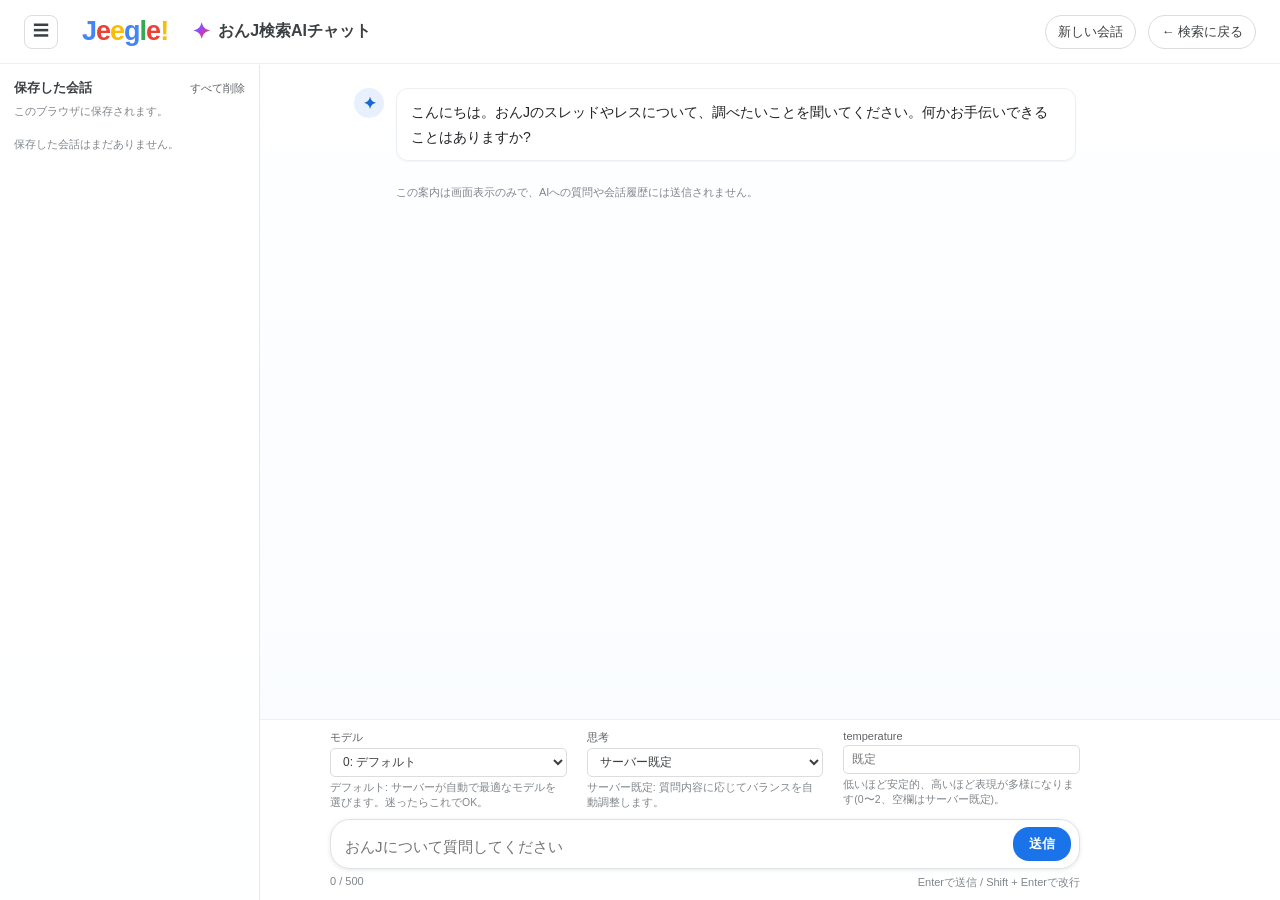
==== commit 9c885201: "Update ai.html" ====
--- a/ai.html
+++ b/ai.html
@@ -45,6 +45,7 @@
               <option value="2">2: gemma-4-31b-it</option>
               <option value="3">3: gemini-3.5-flash-lite</option>
               <option value="4">4: gemini-3.1-flash-lite</option>
+              <option value="5">5: gemini-flash(flash族)</option>
             </select>
             <small class="field-hint" id="modelHint"></small>
           </div>
